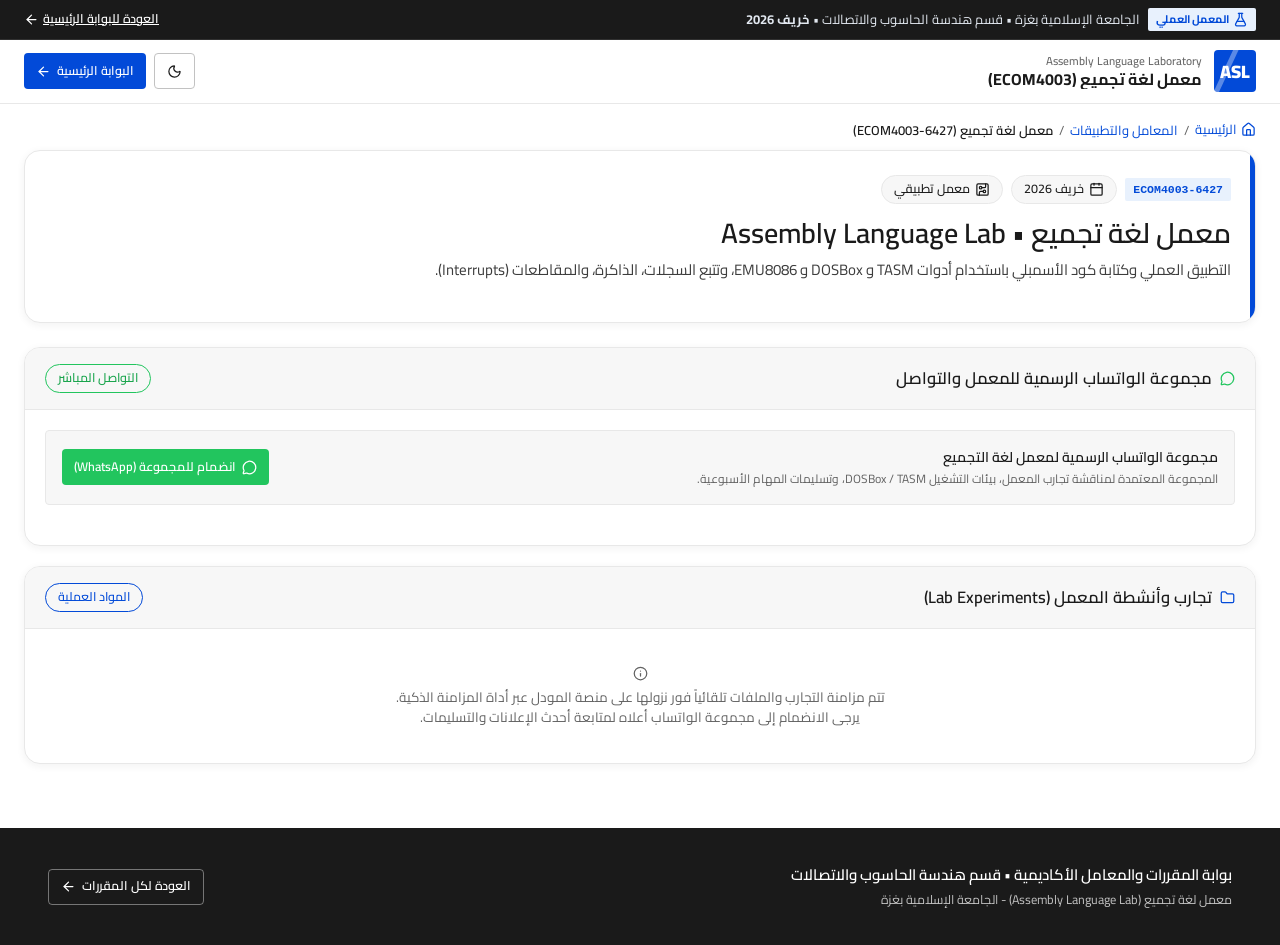
==== course-assembly-lab.html @ f46cbee3 "chore(sync): update course materials, lab pages, and links" ====
<!DOCTYPE html>
<html lang="ar" dir="rtl">
<head>
  <meta charset="UTF-8">
  <meta name="viewport" content="width=device-width, initial-scale=1.0">
  <title>معمل لغة تجميع (ECOM4003-6427) | المعامل والتطبيقات العملية</title>
  <meta name="description" content="الصفحة الرسمية لمعمل تنظيم حاسوب ولغة أسمبلي: برامج TASM و DOSBox و EMU8086، تجارب المعمل، ومجموعة الواتساب.">
  
  <!-- خط Cairo & Inter -->
  <link rel="preconnect" href="https://fonts.googleapis.com">
  <link rel="preconnect" href="https://fonts.gstatic.com">
  <link href="https://fonts.googleapis.com/css2?family=Cairo:wght@400;500;600;700;800&family=Inter:wght@400;500;600;700&display=swap" rel="stylesheet">
  
  <link rel="stylesheet" href="style.css">
</head>
<body>

  <!-- شريط المرافق العلوي (Utility Strip) -->
  <aside class="utility-strip">
    <div class="container utility-strip-container">
      <div class="utility-left-group">
        <span class="utility-badge-coral" style="background-color: var(--color-primary-soft); color: var(--color-primary); border-color: var(--color-primary);">
          <i data-lucide="flask-conical" class="lucide-sm"></i>
          <span>المعمل العملي</span>
        </span>
        <span class="utility-text">الجامعة الإسلامية بغزة • قسم هندسة الحاسوب والاتصالات • <strong>خريف 2026</strong></span>
      </div>
      <div class="utility-right-group">
        <a href="index.html" class="utility-link">
          <span>العودة للبوابة الرئيسية</span>
          <i data-lucide="arrow-left" class="lucide-sm"></i>
        </a>
      </div>
    </div>
  </aside>

  <!-- شريط التنقل العلوي (Top Nav) -->
  <header class="nav-bar-top">
    <div class="container nav-container">
      <a href="index.html" class="nav-brand-lockup">
        <div class="nav-brand-mark" style="background: var(--color-primary);">ASL</div>
        <div class="nav-brand-text">
          <span class="nav-brand-subtitle">Assembly Language Laboratory</span>
          <h1 class="nav-brand-title">معمل لغة تجميع (ECOM4003)</h1>
        </div>
      </a>

      <div class="nav-actions">
        <button id="themeToggleBtn" class="btn btn-outline-ink btn-sm" title="تبديل المظهر">
          <i data-lucide="moon" class="lucide-sm"></i>
        </button>
        <a href="index.html" class="btn btn-primary btn-sm">
          <span>البوابة الرئيسية</span>
          <i data-lucide="arrow-left" class="lucide-sm"></i>
        </a>
      </div>
    </div>
  </header>

  <!-- شريط المسار (Breadcrumbs) -->
  <div class="container">
    <nav class="breadcrumb-nav" aria-label="مسار التنقل">
      <ol class="breadcrumb-list">
        <li><a href="index.html"><i data-lucide="home" class="lucide-sm"></i> الرئيسية</a></li>
        <li>/</li>
        <li><a href="index.html">المعامل والتطبيقات</a></li>
        <li>/</li>
        <li style="color: var(--color-ink); font-weight: 600;">معمل لغة تجميع (ECOM4003-6427)</li>
      </ol>
    </nav>
  </div>

  <!-- البانر التعريفي لمعمل المقرر (Lab Hero Slab) -->
  <section class="container">
    <div class="course-hero-slab">
      <div class="course-hero-meta-row">
        <span class="card-code-badge">ECOM4003-6427</span>
        <span class="stat-pill"><i data-lucide="calendar" class="lucide-sm"></i> خريف 2026</span>
        <span class="stat-pill"><i data-lucide="circuit-board" class="lucide-sm"></i> معمل تطبيقي</span>
      </div>
      <h2 class="course-hero-h1">معمل لغة تجميع • Assembly Language Lab</h2>
      <p class="course-hero-lead">
        التطبيق العملي وكتابة كود الأسمبلي باستخدام أدوات TASM و DOSBox و EMU8086، وتتبع السجلات، الذاكرة، والمقاطعات (Interrupts).
      </p>
    </div>
  </section>

  <!-- المحتوى الرئيسي للمعمل (Moodle Sections Layout) -->
  <main class="container">
    <div class="moodle-sections-wrap">

      <!-- ========================================================
           القسم 1: معلومات التواصل ومجموعة المعمل الرسمية
           ======================================================== -->
      <section class="moodle-section-card">
        <div class="moodle-section-head">
          <h3>
            <i data-lucide="message-circle" class="lucide-sm" style="color: var(--whatsapp-color);"></i>
            <span>مجموعة الواتساب الرسمية للمعمل والتواصل</span>
          </h3>
          <span class="stat-pill" style="border-color: var(--whatsapp-color); color: var(--whatsapp-deep);">التواصل المباشر</span>
        </div>
        <div class="moodle-section-body">
          <div class="whatsapp-channels-grid">
            <div class="whatsapp-box-item" style="grid-column: 1 / -1;">
              <div>
                <h4>مجموعة الواتساب الرسمية لمعمل لغة التجميع</h4>
                <p>المجموعة المعتمدة لمناقشة تجارب المعمل، بيئات التشغيل DOSBox / TASM، وتسليمات المهام الأسبوعية.</p>
              </div>
              <a href="https://chat.whatsapp.com/KSehBCCLCkAElrUYeHKbXp" target="_blank" rel="noopener noreferrer" class="btn btn-whatsapp btn-sm">
                <i data-lucide="message-circle" class="lucide-sm"></i>
                <span>انضمام للمجموعة (WhatsApp)</span>
              </a>
            </div>
          </div>
        </div>
      </section>

      <!-- ========================================================
           القسم 2: تجارب ومواد المعمل
           ======================================================== -->
      <section class="moodle-section-card" id="lab-section">
        <div class="moodle-section-head">
          <h3>
            <i data-lucide="folder" class="lucide-sm" style="color: var(--color-primary);"></i>
            <span>تجارب وأنشطة المعمل (Lab Experiments)</span>
          </h3>
          <span class="stat-pill" style="border-color: var(--color-primary); color: var(--color-primary);">المواد العملية</span>
        </div>
        <div class="moodle-section-body">
          <div class="moodle-files-list">
            <div style="padding: 16px; text-align: center; color: var(--color-graphite); font-size: 13.5px;">
              <i data-lucide="info" class="lucide-sm" style="margin-bottom: 6px; display: inline-block;"></i>
              <p>تتم مزامنة التجارب والملفات تلقائياً فور نزولها على منصة المودل عبر أداة المزامنة الذكية.</p>
              <p>يرجى الانضمام إلى مجموعة الواتساب أعلاه لمتابعة أحدث الإعلانات والتسليمات.</p>
            </div>
          </div>
        </div>
      </section>

    </div>
  </main>

  <!-- نافذة مشغل الفيديو المدمجة -->
  <div id="videoModal" class="modal-overlay" style="display: none;" role="dialog" aria-modal="true">
    <div class="modal-dialog">
      <div class="modal-header">
        <h3 id="videoModalTitle" style="font-size: 16px; font-weight: 600;">مشغل التجربة</h3>
        <button class="btn btn-outline-ink btn-sm" onclick="closeVideoModal()">
          <i data-lucide="x" class="lucide-sm"></i>
        </button>
      </div>
      <div class="modal-body" style="padding: 14px;">
        <div class="video-container-iframe">
          <iframe id="videoIframe" src="" allow="accelerometer; autoplay; clipboard-write; encrypted-media; gyroscope; picture-in-picture" allowfullscreen></iframe>
        </div>
      </div>
      <div class="modal-footer">
        <a id="videoExternalLink" href="#" target="_blank" rel="noopener noreferrer" class="btn btn-outline-ink btn-sm">
          <i data-lucide="external-link" class="lucide-sm"></i>
          <span>فتح في YouTube</span>
        </a>
        <button class="btn btn-primary btn-sm" onclick="closeVideoModal()">إغلاق المشغل</button>
      </div>
    </div>
  </div>

  <!-- عنصر التنبيه Toast -->
  <div id="toastNotification" class="toast-container" style="display: none;">
    <i data-lucide="check-circle" class="lucide-sm" style="color: var(--whatsapp-color);"></i>
    <span id="toastMessage">تم نسخ الرابط بنجاح!</span>
  </div>

  <!-- التذييل الفاخر -->
  <footer class="footer-dark">
    <div class="container footer-container">
      <div class="footer-brand">
        <h4>بوابة المقررات والمعامل الأكاديمية • قسم هندسة الحاسوب والاتصالات</h4>
        <p>معمل لغة تجميع (Assembly Language Lab) - الجامعة الإسلامية بغزة</p>
      </div>
      <div>
        <a href="index.html" class="btn btn-outline btn-sm" style="color: #fff; border-color: rgba(255,255,255,0.4);">
          <span>العودة لكل المقررات</span>
          <i data-lucide="arrow-left" class="lucide-sm"></i>
        </a>
      </div>
    </div>
  </footer>

  <!-- مكتبة Lucide Icons المحلية -->
  <script src="lucide.min.js"></script>
  <script>
    function initTheme() {
      const savedTheme = localStorage.getItem('portal_theme') || 'light';
      const btn = document.getElementById('themeToggleBtn');
      if (savedTheme === 'dark') {
        document.body.classList.add('dark-theme');
        btn.innerHTML = '<i data-lucide="sun" class="lucide-sm"></i>';
      } else {
        document.body.classList.remove('dark-theme');
        btn.innerHTML = '<i data-lucide="moon" class="lucide-sm"></i>';
      }
      btn.addEventListener('click', () => {
        const isDark = document.body.classList.toggle('dark-theme');
        btn.innerHTML = isDark 
          ? '<i data-lucide="sun" class="lucide-sm"></i>' 
          : '<i data-lucide="moon" class="lucide-sm"></i>';
        localStorage.setItem('portal_theme', isDark ? 'dark' : 'light');
        if (window.lucide) lucide.createIcons();
      });
    }

    function playVideo(videoId, title) {
      const modal = document.getElementById('videoModal');
      const iframe = document.getElementById('videoIframe');
      const modalTitle = document.getElementById('videoModalTitle');
      const extLink = document.getElementById('videoExternalLink');

      modalTitle.textContent = title;
      iframe.src = `https://www.youtube.com/embed/${videoId}?autoplay=1`;
      extLink.href = `https://www.youtube.com/watch?v=${videoId}`;
      modal.style.display = 'flex';
      if (window.lucide) lucide.createIcons();
    }

    function closeVideoModal() {
      const modal = document.getElementById('videoModal');
      const iframe = document.getElementById('videoIframe');
      iframe.src = '';
      modal.style.display = 'none';
    }

    function copyFilePath(path) {
      navigator.clipboard.writeText(path).then(() => {
        showToast('تم نسخ المسار بنجاح!');
      });
    }

    function showToast(msg) {
      const toast = document.getElementById('toastNotification');
      document.getElementById('toastMessage').textContent = msg;
      toast.style.display = 'flex';
      if (window.lucide) lucide.createIcons();
      setTimeout(() => { toast.style.display = 'none'; }, 2500);
    }

    window.addEventListener('click', (e) => {
      if (e.target.classList.contains('modal-overlay')) closeVideoModal();
    });
    window.addEventListener('keydown', (e) => {
      if (e.key === 'Escape') closeVideoModal();
    });

    document.addEventListener('DOMContentLoaded', () => {
      initTheme();
      if (window.lucide) lucide.createIcons();
    });
  </script>
</body>
</html>
---- style.css ----
/* ==========================================================================
   HP Design Language System - Academic Course Portal
   Enhanced with Lucide Icons & Pixel-Perfect Mobile Responsiveness
   ========================================================================== */

:root {
  /* Colors - HP System Palette */
  --color-primary: #024ad8;
  --color-primary-bright: #296ef9;
  --color-primary-deep: #0e3191;
  --color-primary-soft: #e8f1fd;
  --color-on-primary: #ffffff;

  --color-ink: #1a1a1a;
  --color-ink-deep: #000000;
  --color-ink-soft: #292929;
  --color-on-ink: #ffffff;

  --color-canvas: #ffffff;
  --color-paper: #ffffff;
  --color-cloud: #f7f7f7;
  --color-fog: #e8e8e8;
  --color-steel: #c2c2c2;
  --color-graphite: #636363;
  --color-charcoal: #3d3d3d;
  --color-hairline: #e8e8e8;
  --color-hairline-strong: #c2c2c2;

  --color-link: #024ad8;
  --color-link-pressed: #0e3191;

  --color-bloom-coral: #ff5050;
  --color-bloom-rose: #f9d4d2;
  --color-bloom-deep: #b3262b;

  --whatsapp-color: #22c55e;
  --whatsapp-deep: #16a34a;

  /* Typography */
  --font-family-base: 'Cairo', 'Inter', system-ui, -apple-system, BlinkMacSystemFont, 'Segoe UI', Roboto, sans-serif;

  /* Rounded Radii Tokens (DESIGN-hp.md) */
  --rounded-none: 0px;
  --rounded-xs: 2px;
  --rounded-sm: 4px;
  --rounded-md: 6px;   /* buttons, text inputs */
  --rounded-lg: 10px;  /* badge pills, sub-cards */
  --rounded-xl: 16px;  /* cards, heroes, containers */
  --rounded-pill: 9999px; /* category tabs, pill filters */

  /* Spacing Tokens */
  --space-xxs: 4px;
  --space-xs: 8px;
  --space-sm: 12px;
  --space-md: 16px;
  --space-lg: 20px;
  --space-xl: 24px;
  --space-xxl: 32px;
  --space-section: 64px;

  /* Elevation & Shadows */
  --shadow-soft-lift: 0 2px 8px rgba(26, 26, 26, 0.06);
  --shadow-floating: 0 8px 24px rgba(26, 26, 26, 0.12);

  /* Transitions */
  --transition-fast: 0.16s ease;
  --transition-normal: 0.24s cubic-bezier(0.4, 0, 0.2, 1);
}

/* Dark Theme Support */
body.dark-theme {
  --color-canvas: #0f131c;
  --color-paper: #161b26;
  --color-cloud: #1a202c;
  --color-fog: #2d3748;
  --color-steel: #4a5568;
  --color-hairline: #2d3748;
  --color-hairline-strong: #4a5568;

  --color-ink: #f7fafc;
  --color-ink-deep: #ffffff;
  --color-ink-soft: #edf2f7;
  --color-on-ink: #0f131c;

  --color-charcoal: #cbd5e0;
  --color-graphite: #a0aec0;

  --shadow-soft-lift: 0 2px 8px rgba(0, 0, 0, 0.35);
  --shadow-floating: 0 8px 24px rgba(0, 0, 0, 0.5);
}

/* Base & Resets */
*, *::before, *::after {
  margin: 0;
  padding: 0;
  box-sizing: border-box;
  -webkit-tap-highlight-color: transparent;
}

html {
  font-size: 16px;
  scroll-behavior: smooth;
}

body {
  font-family: var(--font-family-base);
  background-color: var(--color-canvas);
  color: var(--color-ink);
  line-height: 1.5;
  direction: rtl;
  min-height: 100vh;
  display: flex;
  flex-direction: column;
  overflow-x: hidden;
  transition: background-color var(--transition-normal), color var(--transition-normal);
}

.container {
  width: 100%;
  max-width: 1280px;
  margin: 0 auto;
  padding: 0 var(--space-xl);
}

/* Lucide Icon Standard Styling */
.lucide {
  width: 18px;
  height: 18px;
  stroke-width: 2px;
  vertical-align: middle;
  display: inline-block;
  flex-shrink: 0;
}

.lucide-sm {
  width: 15px;
  height: 15px;
}

.lucide-lg {
  width: 22px;
  height: 22px;
}

/* ==========================================================================
   Utility Strip (36px Top Bar)
   ========================================================================== */
.utility-strip {
  background-color: var(--color-ink);
  color: #ffffff;
  padding: 8px 0;
  font-size: 13px;
  position: relative;
  z-index: 100;
  border-bottom: 1px solid rgba(255, 255, 255, 0.1);
}

.utility-strip-container {
  display: flex;
  align-items: center;
  justify-content: space-between;
  gap: var(--space-md);
  flex-wrap: wrap;
}

.utility-left-group {
  display: flex;
  align-items: center;
  gap: var(--space-xs);
  flex-wrap: wrap;
}

.utility-badge-coral {
  background-color: var(--color-bloom-coral);
  color: #fff;
  padding: 3px 8px;
  border-radius: var(--rounded-xs);
  font-weight: 700;
  font-size: 11px;
  display: inline-flex;
  align-items: center;
  gap: 4px;
}

.utility-text {
  color: #e2e8f0;
  font-size: 13px;
}

.utility-right-group {
  display: flex;
  align-items: center;
  gap: var(--space-sm);
}

.utility-link {
  color: #ffffff;
  text-decoration: underline;
  font-weight: 600;
  font-size: 12.5px;
  display: inline-flex;
  align-items: center;
  gap: 4px;
}

.utility-link:hover {
  color: var(--color-primary-bright);
}

/* ==========================================================================
   Top Navigation Bar (64px)
   ========================================================================== */
.nav-bar-top {
  background-color: var(--color-canvas);
  min-height: 64px;
  border-bottom: 1px solid var(--color-hairline);
  display: flex;
  align-items: center;
  position: sticky;
  top: 0;
  z-index: 95;
  transition: background-color var(--transition-normal), border-color var(--transition-normal);
}

.nav-container {
  display: flex;
  align-items: center;
  justify-content: space-between;
  gap: var(--space-md);
  width: 100%;
}

.nav-brand-lockup {
  display: flex;
  align-items: center;
  gap: var(--space-sm);
  text-decoration: none;
  min-width: 0;
}

.nav-brand-mark {
  width: 42px;
  height: 42px;
  background-color: var(--color-primary);
  color: #ffffff;
  display: flex;
  align-items: center;
  justify-content: center;
  font-weight: 900;
  font-size: 18px;
  border-radius: var(--rounded-sm);
  position: relative;
  overflow: hidden;
  flex-shrink: 0;
}

.nav-brand-mark::before {
  content: '';
  position: absolute;
  top: -10px;
  left: 10px;
  width: 5px;
  height: 60px;
  background-color: rgba(255, 255, 255, 0.35);
  transform: rotate(25deg);
}

.nav-brand-text {
  display: flex;
  flex-direction: column;
  min-width: 0;
}

.nav-brand-subtitle {
  font-size: 11.5px;
  font-weight: 500;
  color: var(--color-graphite);
  white-space: nowrap;
  overflow: hidden;
  text-overflow: ellipsis;
}

.nav-brand-title {
  font-size: 16px;
  font-weight: 700;
  color: var(--color-ink);
  line-height: 1.2;
  white-space: nowrap;
  overflow: hidden;
  text-overflow: ellipsis;
}

.nav-actions {
  display: flex;
  align-items: center;
  gap: var(--space-xs);
  flex-shrink: 0;
}

/* ==========================================================================
   Buttons (DESIGN-hp.md Specifications)
   - Height: 42-44px
   - Radius: 4-6px (rounded.md)
   - Font: weight 600, uppercase/prominent
   ========================================================================== */
.btn {
  display: inline-flex;
  align-items: center;
  justify-content: center;
  gap: 8px;
  height: 42px;
  padding: 0 var(--space-md);
  border-radius: var(--rounded-sm);
  font-family: inherit;
  font-size: 13.5px;
  font-weight: 600;
  text-decoration: none;
  cursor: pointer;
  border: none;
  transition: all var(--transition-fast);
  white-space: nowrap;
  user-select: none;
}

.btn-primary {
  background-color: var(--color-primary);
  color: var(--color-on-primary);
}

.btn-primary:hover {
  background-color: var(--color-primary-bright);
}

.btn-primary:active {
  background-color: var(--color-primary-deep);
}

.btn-ink {
  background-color: var(--color-ink);
  color: var(--color-on-primary);
}

.btn-ink:hover {
  background-color: var(--color-ink-soft);
}

.btn-outline {
  background-color: transparent;
  color: var(--color-primary);
  border: 1px solid var(--color-primary);
}

.btn-outline:hover {
  background-color: var(--color-primary-soft);
  color: var(--color-primary-deep);
}

.btn-outline-ink {
  background-color: transparent;
  color: var(--color-ink);
  border: 1px solid var(--color-hairline-strong);
}

.btn-outline-ink:hover {
  background-color: var(--color-cloud);
  border-color: var(--color-ink);
}

.btn-sm {
  height: 36px;
  padding: 0 12px;
  font-size: 12.5px;
  gap: 6px;
}

.btn-whatsapp {
  background-color: var(--whatsapp-color);
  color: #ffffff;
}

.btn-whatsapp:hover {
  background-color: var(--whatsapp-deep);
}

/* ==========================================================================
   Hero Banner & Chevron Decoration (Signature Gesture)
   ========================================================================== */
.hero-promo-section {
  padding: var(--space-xl) 0;
  background-color: var(--color-cloud);
  border-bottom: 1px solid var(--color-hairline);
}

.hero-promo-card {
  background-color: var(--color-paper);
  border-radius: var(--rounded-xl);
  padding: var(--space-xl);
  box-shadow: var(--shadow-soft-lift);
  border: 1px solid var(--color-hairline);
  position: relative;
  overflow: hidden;
  display: flex;
  align-items: center;
  justify-content: space-between;
  gap: var(--space-xl);
}

.hero-promo-card::before {
  content: '';
  position: absolute;
  top: -20px;
  left: -35px;
  width: 50px;
  height: 150%;
  background-color: var(--color-primary);
  transform: skewX(-25deg);
  opacity: 0.9;
  z-index: 1;
}

.hero-promo-card::after {
  content: '';
  position: absolute;
  top: -20px;
  left: 25px;
  width: 14px;
  height: 150%;
  background-color: var(--color-primary-soft);
  transform: skewX(-25deg);
  opacity: 0.7;
  z-index: 1;
}

.hero-copy-block {
  max-width: 650px;
  position: relative;
  z-index: 2;
}

.hero-eyebrow {
  display: inline-flex;
  align-items: center;
  gap: 6px;
  font-size: 12px;
  font-weight: 700;
  text-transform: uppercase;
  color: var(--color-primary);
  letter-spacing: 0.5px;
  margin-bottom: var(--space-xs);
}

.hero-headline {
  font-size: 32px;
  font-weight: 600;
  line-height: 1.2;
  color: var(--color-ink);
  margin-bottom: var(--space-xs);
}

.hero-subparagraph {
  font-size: 15px;
  color: var(--color-charcoal);
  margin-bottom: var(--space-md);
  line-height: 1.6;
}

.hero-cta-group {
  display: flex;
  align-items: center;
  gap: var(--space-xs);
  flex-wrap: wrap;
}

.hero-stats-row {
  display: flex;
  gap: var(--space-xs);
  flex-wrap: wrap;
  position: relative;
  z-index: 2;
}

.hero-stat-card {
  background-color: var(--color-cloud);
  border: 1px solid var(--color-hairline);
  border-radius: var(--rounded-md);
  padding: 12px 16px;
  text-align: center;
  min-width: 85px;
}

.hero-stat-num {
  font-size: 22px;
  font-weight: 700;
  color: var(--color-primary);
  line-height: 1.1;
}

.hero-stat-label {
  font-size: 11.5px;
  color: var(--color-graphite);
}

/* ==========================================================================
   Filter Controls (Search & Category Tabs)
   ========================================================================== */
.filter-controls-section {
  padding: var(--space-lg) 0;
  background-color: var(--color-canvas);
}

.search-input-wrap {
  position: relative;
  display: flex;
  align-items: center;
  max-width: 580px;
  margin-bottom: var(--space-md);
}

.search-input-wrap input {
  width: 100%;
  height: 42px;
  background-color: var(--color-canvas);
  border: 1px solid var(--color-steel);
  border-radius: var(--rounded-sm);
  padding: 0 var(--space-md) 0 42px;
  font-family: inherit;
  font-size: 14.5px;
  color: var(--color-ink);
  outline: none;
  transition: border-color var(--transition-fast);
}

.search-input-wrap input:focus {
  border-color: var(--color-ink);
}

.search-icon-symbol {
  position: absolute;
  left: 14px;
  color: var(--color-graphite);
  pointer-events: none;
  display: flex;
  align-items: center;
}

.category-tabs-row {
  display: flex;
  align-items: center;
  gap: var(--space-xs);
  overflow-x: auto;
  padding-bottom: 6px;
  -webkit-overflow-scrolling: touch;
  scrollbar-width: none;
}

.category-tabs-row::-webkit-scrollbar {
  display: none;
}

.category-tab {
  background-color: var(--color-canvas);
  color: var(--color-ink);
  border: 1px solid var(--color-hairline);
  padding: 7px 16px;
  border-radius: var(--rounded-pill);
  font-family: inherit;
  font-size: 13.5px;
  font-weight: 500;
  cursor: pointer;
  white-space: nowrap;
  display: inline-flex;
  align-items: center;
  gap: 6px;
  transition: all var(--transition-fast);
}

.category-tab:hover {
  border-color: var(--color-steel);
  background-color: var(--color-cloud);
}

.category-tab.active {
  background-color: var(--color-ink);
  color: var(--color-on-primary);
  border-color: var(--color-ink);
}

/* ==========================================================================
   Course Catalog Cards
   ========================================================================== */
.catalog-section {
  padding: var(--space-lg) 0 var(--space-section);
  background-color: var(--color-cloud);
  flex: 1;
}

.catalog-header-row {
  display: flex;
  align-items: center;
  justify-content: space-between;
  margin-bottom: var(--space-lg);
}

.catalog-title {
  font-size: 22px;
  font-weight: 600;
  color: var(--color-ink);
}

.catalog-count-badge {
  font-size: 12.5px;
  color: var(--color-graphite);
  background: var(--color-paper);
  padding: 4px 10px;
  border-radius: var(--rounded-pill);
  border: 1px solid var(--color-hairline);
}

.courses-grid {
  display: grid;
  grid-template-columns: repeat(auto-fill, minmax(320px, 1fr));
  gap: var(--space-lg);
}

.course-card {
  background-color: var(--color-paper);
  border: 1px solid var(--color-hairline);
  border-radius: var(--rounded-xl);
  padding: var(--space-lg);
  box-shadow: var(--shadow-soft-lift);
  display: flex;
  flex-direction: column;
  justify-content: space-between;
  transition: transform var(--transition-fast), box-shadow var(--transition-fast), border-color var(--transition-fast);
}

.course-card:hover {
  transform: translateY(-2px);
  border-color: var(--color-steel);
  box-shadow: var(--shadow-floating);
}

.card-top-row {
  display: flex;
  align-items: center;
  justify-content: space-between;
  margin-bottom: var(--space-sm);
}

.card-code-badge {
  font-family: monospace;
  font-size: 11.5px;
  font-weight: 700;
  color: var(--color-primary);
  background-color: var(--color-primary-soft);
  padding: 3px 8px;
  border-radius: var(--rounded-xs);
}

.card-icon-square {
  width: 36px;
  height: 36px;
  border-radius: var(--rounded-sm);
  background-color: var(--color-cloud);
  border: 1px solid var(--color-hairline);
  display: flex;
  align-items: center;
  justify-content: center;
  color: var(--color-primary);
}

.card-title {
  font-size: 19px;
  font-weight: 600;
  color: var(--color-ink);
  margin-bottom: 2px;
}

.card-title a {
  color: inherit;
  text-decoration: none;
}

.card-title a:hover {
  color: var(--color-primary);
}

.card-eng-subtitle {
  font-size: 12.5px;
  color: var(--color-graphite);
  margin-bottom: var(--space-sm);
  display: block;
}

.card-description {
  font-size: 13.5px;
  color: var(--color-charcoal);
  line-height: 1.55;
  margin-bottom: var(--space-md);
  flex: 1;
}

.card-assignment-tag {
  background-color: rgba(255, 80, 80, 0.08);
  border: 1px solid rgba(255, 80, 80, 0.3);
  color: var(--color-bloom-deep);
  padding: 6px 10px;
  border-radius: var(--rounded-xs);
  font-size: 12px;
  font-weight: 600;
  display: flex;
  align-items: center;
  gap: 6px;
  margin-bottom: var(--space-sm);
}

.card-quick-links-wrap {
  display: flex;
  gap: 6px;
  flex-wrap: wrap;
  margin-bottom: var(--space-md);
  padding-top: var(--space-xs);
  border-top: 1px solid var(--color-hairline);
}

.card-social-chip {
  font-size: 11.5px;
  font-weight: 600;
  padding: 4px 10px;
  border-radius: var(--rounded-pill);
  text-decoration: none;
  display: inline-flex;
  align-items: center;
  gap: 5px;
}

.chip-whatsapp {
  background-color: rgba(34, 197, 94, 0.1);
  color: var(--whatsapp-deep);
  border: 1px solid rgba(34, 197, 94, 0.25);
}

.chip-whatsapp:hover {
  background-color: var(--whatsapp-color);
  color: #fff;
}

.chip-telegram {
  background-color: rgba(2, 132, 199, 0.1);
  color: #0284c7;
  border: 1px solid rgba(2, 132, 199, 0.25);
}

.card-footer-action {
  margin-top: auto;
}

.card-footer-action .btn {
  width: 100%;
}

/* ==========================================================================
   Dedicated Course Page (course-*.html) Layout
   ========================================================================== */
.breadcrumb-nav {
  padding: var(--space-md) 0 var(--space-xs);
  font-size: 13px;
  color: var(--color-graphite);
}

.breadcrumb-list {
  display: flex;
  align-items: center;
  gap: 6px;
  list-style: none;
  flex-wrap: wrap;
}

.breadcrumb-list a {
  color: var(--color-primary);
  text-decoration: none;
  display: inline-flex;
  align-items: center;
  gap: 4px;
}

.breadcrumb-list a:hover {
  text-decoration: underline;
}

.course-hero-slab {
  background-color: var(--color-paper);
  border: 1px solid var(--color-hairline);
  border-radius: var(--rounded-xl);
  padding: var(--space-xl);
  box-shadow: var(--shadow-soft-lift);
  margin-bottom: var(--space-xl);
  position: relative;
  overflow: hidden;
}

.course-hero-slab::before {
  content: '';
  position: absolute;
  top: 0;
  right: 0;
  width: 5px;
  height: 100%;
  background-color: var(--color-primary);
}

.course-hero-meta-row {
  display: flex;
  align-items: center;
  gap: var(--space-xs);
  margin-bottom: var(--space-xs);
  flex-wrap: wrap;
}

.course-hero-h1 {
  font-size: 28px;
  font-weight: 600;
  color: var(--color-ink);
  margin-bottom: var(--space-xxs);
}

.course-hero-lead {
  font-size: 15px;
  color: var(--color-charcoal);
  margin-bottom: var(--space-md);
  max-width: 850px;
  line-height: 1.6;
}

.course-stats-pills {
  display: flex;
  gap: 6px;
  flex-wrap: wrap;
}

.stat-pill {
  background-color: var(--color-cloud);
  border: 1px solid var(--color-hairline);
  padding: 4px 12px;
  border-radius: var(--rounded-pill);
  font-size: 12.5px;
  font-weight: 500;
  color: var(--color-ink);
  display: inline-flex;
  align-items: center;
  gap: 5px;
}

/* Sections List (Moodle Sections in HP Clean Layout) */
.moodle-sections-wrap {
  display: flex;
  flex-direction: column;
  gap: var(--space-lg);
  margin-bottom: var(--space-section);
}

.moodle-section-card {
  background-color: var(--color-paper);
  border: 1px solid var(--color-hairline);
  border-radius: var(--rounded-xl);
  box-shadow: var(--shadow-soft-lift);
  overflow: hidden;
}

.moodle-section-head {
  padding: var(--space-md) var(--space-lg);
  background-color: var(--color-cloud);
  border-bottom: 1px solid var(--color-hairline);
  display: flex;
  align-items: center;
  justify-content: space-between;
  gap: var(--space-sm);
  flex-wrap: wrap;
}

.moodle-section-head h3 {
  font-size: 16.5px;
  font-weight: 600;
  color: var(--color-ink);
  display: flex;
  align-items: center;
  gap: 8px;
}

.moodle-section-body {
  padding: var(--space-lg);
}

/* WhatsApp Channels Box */
.whatsapp-channels-grid {
  display: grid;
  grid-template-columns: repeat(auto-fit, minmax(260px, 1fr));
  gap: var(--space-sm);
  margin-bottom: var(--space-lg);
}

.whatsapp-box-item {
  background-color: var(--color-cloud);
  border: 1px solid var(--color-hairline);
  border-radius: var(--rounded-sm);
  padding: var(--space-md);
  display: flex;
  align-items: center;
  justify-content: space-between;
  gap: var(--space-sm);
}

.whatsapp-box-item h4 {
  font-size: 14px;
  font-weight: 600;
  color: var(--color-ink);
  margin-bottom: 2px;
}

.whatsapp-box-item p {
  font-size: 12px;
  color: var(--color-graphite);
}

/* Moodle File Row Layout */
.moodle-files-list {
  display: flex;
  flex-direction: column;
  gap: 10px;
}

.moodle-file-row {
  display: flex;
  align-items: center;
  justify-content: space-between;
  gap: var(--space-md);
  padding: 14px 16px;
  background-color: var(--color-paper);
  border: 1px solid var(--color-hairline);
  border-radius: var(--rounded-sm);
  transition: all var(--transition-fast);
}

.moodle-file-row:hover {
  background-color: var(--color-cloud);
  border-color: var(--color-steel);
}

.file-row-left {
  display: flex;
  align-items: center;
  gap: var(--space-md);
  flex: 1;
  min-width: 0;
}

.file-type-square {
  width: 40px;
  height: 40px;
  border-radius: var(--rounded-sm);
  display: flex;
  align-items: center;
  justify-content: center;
  flex-shrink: 0;
  background-color: var(--color-cloud);
  border: 1px solid var(--color-hairline);
  color: var(--color-primary);
}

.file-meta-text {
  display: flex;
  flex-direction: column;
  min-width: 0;
}

.file-name-heading {
  font-size: 14.5px;
  font-weight: 600;
  color: var(--color-ink);
  white-space: nowrap;
  overflow: hidden;
  text-overflow: ellipsis;
}

.file-subinfo {
  font-size: 12px;
  color: var(--color-graphite);
  white-space: nowrap;
  overflow: hidden;
  text-overflow: ellipsis;
}

.file-row-actions {
  display: flex;
  align-items: center;
  gap: 6px;
  flex-shrink: 0;
}

/* Modal Overlay */
.modal-overlay {
  position: fixed;
  inset: 0;
  background-color: rgba(26, 26, 26, 0.75);
  backdrop-filter: blur(4px);
  z-index: 1000;
  display: flex;
  align-items: center;
  justify-content: center;
  padding: var(--space-md);
}

.modal-dialog {
  background-color: var(--color-paper);
  border-radius: var(--rounded-xl);
  border: 1px solid var(--color-hairline);
  box-shadow: var(--shadow-floating);
  width: 100%;
  max-width: 760px;
  max-height: 90vh;
  display: flex;
  flex-direction: column;
  overflow: hidden;
}

.modal-header {
  padding: 14px 20px;
  border-bottom: 1px solid var(--color-hairline);
  display: flex;
  align-items: center;
  justify-content: space-between;
}

.modal-body {
  padding: 20px;
  overflow-y: auto;
}

.modal-footer {
  padding: 12px 20px;
  border-top: 1px solid var(--color-hairline);
  background-color: var(--color-cloud);
  display: flex;
  align-items: center;
  justify-content: flex-end;
  gap: var(--space-xs);
}

.video-container-iframe {
  position: relative;
  padding-bottom: 56.25%;
  height: 0;
  overflow: hidden;
  border-radius: var(--rounded-sm);
  background: #000;
}

.video-container-iframe iframe {
  position: absolute;
  top: 0;
  left: 0;
  width: 100%;
  height: 100%;
  border: 0;
}

/* Toast */
.toast-container {
  position: fixed;
  bottom: var(--space-lg);
  left: 50%;
  transform: translateX(-50%);
  background-color: var(--color-ink);
  color: #fff;
  padding: 10px 18px;
  border-radius: var(--rounded-sm);
  font-size: 13.5px;
  font-weight: 500;
  box-shadow: var(--shadow-floating);
  z-index: 2000;
  display: flex;
  align-items: center;
  gap: 8px;
}

/* Footer Dark */
.footer-dark {
  background-color: var(--color-ink);
  color: #ffffff;
  padding: 36px var(--space-xl);
  margin-top: auto;
}

.footer-container {
  display: flex;
  align-items: center;
  justify-content: space-between;
  gap: var(--space-md);
  flex-wrap: wrap;
}

.footer-brand h4 {
  font-size: 15px;
  font-weight: 600;
  margin-bottom: 4px;
}

.footer-brand p {
  font-size: 12.5px;
  color: var(--color-steel);
}

/* ==========================================================================
   PIXEL-PERFECT MOBILE RESPONSIVE OPTIMIZATIONS (< 640px)
   Engineered for seamless smartphone viewing with zero clutter or clipping
   ========================================================================== */
@media (max-width: 640px) {
  .container {
    padding: 0 12px;
  }

  /* 1. Utility Strip: sleek single-line notification bar */
  .utility-strip {
    padding: 6px 0;
    font-size: 11.5px;
  }

  .utility-strip-container {
    flex-direction: row;
    align-items: center;
    justify-content: space-between;
    gap: 8px;
    flex-wrap: nowrap;
  }

  .utility-left-group {
    flex: 1;
    min-width: 0;
    display: flex;
    align-items: center;
    gap: 6px;
    overflow: hidden;
  }

  .utility-badge-coral {
    padding: 2px 6px;
    font-size: 10px;
    flex-shrink: 0;
  }

  .utility-text {
    font-size: 11px;
    white-space: nowrap;
    overflow: hidden;
    text-overflow: ellipsis;
    line-height: 1.2;
  }

  .utility-right-group {
    flex-shrink: 0;
    display: flex;
    align-items: center;
    gap: 6px;
  }

  .utility-link {
    font-size: 11px;
    white-space: nowrap;
  }

  .utility-link span {
    display: none; /* Show only arrow on small phone */
  }

  /* 2. Top Nav Bar: compact branding & square icon actions */
  .nav-bar-top {
    min-height: 56px;
  }

  .nav-container {
    gap: 8px;
  }

  .nav-brand-lockup {
    min-width: 0;
    gap: 8px;
  }

  .nav-brand-mark {
    width: 36px;
    height: 36px;
    font-size: 15px;
    flex-shrink: 0;
  }

  .nav-brand-subtitle {
    display: none;
  }

  .nav-brand-title {
    font-size: 13.5px;
    font-weight: 700;
    white-space: nowrap;
    overflow: hidden;
    text-overflow: ellipsis;
  }

  .nav-actions {
    gap: 6px;
    flex-shrink: 0;
  }

  /* Turn nav utility buttons into square icon-only buttons on mobile */
  .nav-actions .btn-sm {
    width: 36px;
    height: 36px;
    padding: 0;
    display: inline-flex;
    align-items: center;
    justify-content: center;
    border-radius: var(--rounded-sm);
  }

  .nav-actions .btn-sm span {
    display: none; /* Hide label, keep Lucide icon */
  }

  /* Back to main portal button on course pages */
  .nav-actions a.btn-primary.btn-sm {
    width: auto;
    padding: 0 10px;
    gap: 5px;
  }

  .nav-actions a.btn-primary.btn-sm span {
    display: inline;
    font-size: 11.5px;
  }

  /* 3. Hero Promo Card: compact & modern */
  .hero-promo-section {
    padding: 12px 0;
  }

  .hero-promo-card {
    padding: 14px;
    flex-direction: column;
    align-items: stretch;
    gap: 12px;
    border-radius: var(--rounded-lg);
  }

  .hero-promo-card::before,
  .hero-promo-card::after {
    display: none; /* Hide decorative chevrons on mobile to maximize content space */
  }

  .hero-eyebrow {
    font-size: 11px;
    margin-bottom: 4px;
  }

  .hero-headline {
    font-size: 20px;
    font-weight: 700;
    line-height: 1.25;
    margin-bottom: 6px;
  }

  .hero-subparagraph {
    font-size: 12.5px;
    line-height: 1.5;
    margin-bottom: 10px;
  }

  /* 2-column grid for primary course links, search spans across */
  .hero-cta-group {
    display: grid;
    grid-template-columns: 1fr 1fr;
    gap: 8px;
    width: 100%;
  }

  .hero-cta-group .btn {
    width: 100%;
    height: 38px;
    font-size: 12px;
    padding: 0 8px;
    justify-content: center;
  }

  .hero-cta-group button.btn-outline-ink {
    height: 38px;
  }

  .hero-stats-row {
    display: grid;
    grid-template-columns: repeat(3, 1fr);
    gap: 6px;
    width: 100%;
    margin-top: 4px;
  }

  .hero-stat-card {
    min-width: 0;
    padding: 8px 4px;
    border-radius: var(--rounded-sm);
  }

  .hero-stat-num {
    font-size: 18px;
  }

  .hero-stat-label {
    font-size: 10.5px;
  }

  /* 4. Filter Controls & Tabs */
  .filter-controls-section {
    padding: 12px 0 6px;
  }

  .search-input-wrap {
    max-width: 100%;
    margin-bottom: 10px;
  }

  .search-input-wrap input {
    height: 40px;
    font-size: 13.5px;
    padding: 0 12px 0 36px;
  }

  .category-tabs-row {
    gap: 6px;
    padding: 2px 2px 6px 2px;
    -webkit-overflow-scrolling: touch;
  }

  .category-tab {
    padding: 0 12px;
    height: 34px;
    font-size: 12px;
    flex-shrink: 0;
  }

  /* 5. Course Cards */
  .catalog-section {
    padding: 12px 0 24px;
  }

  .catalog-header-row {
    margin-bottom: 10px;
  }

  .catalog-title {
    font-size: 18px;
  }

  .courses-grid {
    grid-template-columns: 1fr;
    gap: 12px;
  }

  .course-card {
    padding: 14px;
    border-radius: var(--rounded-lg);
  }

  .card-top-row {
    margin-bottom: 8px;
  }

  .card-title {
    font-size: 17px;
  }

  .card-description {
    font-size: 12.5px;
    line-height: 1.5;
    margin-bottom: 10px;
  }

  .card-assignment-tag {
    font-size: 11.5px;
    padding: 5px 8px;
    margin-bottom: 8px;
  }

  /* WhatsApp chips side by side in neat 2-column symmetry */
  .card-quick-links-wrap {
    display: grid;
    grid-template-columns: 1fr 1fr;
    gap: 6px;
    margin-bottom: 12px;
    padding-top: 8px;
  }

  .card-social-chip {
    font-size: 11px;
    padding: 6px 8px;
    justify-content: center;
    text-align: center;
    white-space: nowrap;
  }

  .card-footer-action .btn {
    height: 40px;
    font-size: 12.5px;
  }

  /* 6. Course Dedicated Page (course-*.html) */
  .breadcrumb-nav {
    font-size: 11.5px;
    padding: 8px 0 6px;
  }

  .course-hero-slab {
    padding: 14px;
    margin-bottom: 12px;
    border-radius: var(--rounded-lg);
  }

  .course-hero-h1 {
    font-size: 20px;
    line-height: 1.25;
    margin: 4px 0 6px;
  }

  .course-hero-lead {
    font-size: 12.5px;
    line-height: 1.55;
    margin-bottom: 10px;
  }

  .course-stats-pills {
    display: flex;
    gap: 5px;
    flex-wrap: wrap;
  }

  .stat-pill {
    font-size: 11px;
    padding: 3px 8px;
    border-radius: var(--rounded-pill);
  }

  .moodle-sections-wrap {
    gap: 12px;
    margin-bottom: 28px;
  }

  .moodle-section-card {
    border-radius: var(--rounded-lg);
  }

  .moodle-section-head {
    padding: 10px 12px;
  }

  .moodle-section-head h3 {
    font-size: 14px;
  }

  .moodle-section-body {
    padding: 12px;
  }

  /* WhatsApp channels: sleek horizontal items */
  .whatsapp-channels-grid {
    grid-template-columns: 1fr;
    gap: 8px;
    margin-bottom: 12px;
  }

  .whatsapp-box-item {
    flex-direction: row;
    align-items: center;
    justify-content: space-between;
    padding: 10px 12px;
    border-radius: var(--rounded-sm);
    gap: 8px;
  }

  .whatsapp-box-item h4 {
    font-size: 12.5px;
    margin-bottom: 1px;
  }

  .whatsapp-box-item p {
    font-size: 10.5px;
  }

  .whatsapp-box-item .btn-whatsapp {
    width: auto;
    flex-shrink: 0;
    height: 32px;
    padding: 0 10px;
    font-size: 11.5px;
  }

  /* 7. Moodle File Row: STACKED CARD WITH PERFECT BUTTON ROW */
  .moodle-files-list {
    gap: 8px;
  }

  .moodle-file-row {
    flex-direction: column;
    align-items: stretch;
    padding: 10px 12px;
    gap: 8px;
    border-radius: var(--rounded-md);
  }

  .file-row-left {
    width: 100%;
    display: flex;
    align-items: center;
    gap: 10px;
  }

  .file-type-square {
    width: 36px;
    height: 36px;
    border-radius: var(--rounded-sm);
    flex-shrink: 0;
  }

  .file-type-square .lucide {
    width: 18px;
    height: 18px;
  }

  .file-meta-text {
    flex: 1;
    min-width: 0;
  }

  .file-name-heading {
    font-size: 13.5px;
    font-weight: 600;
    line-height: 1.35;
    white-space: normal;
    word-break: break-word;
    margin-bottom: 1px;
  }

  .file-subinfo {
    font-size: 11px;
    white-space: normal;
    line-height: 1.3;
  }

  /* Action buttons row: primary takes width, copy is a clean square */
  .file-row-actions {
    width: 100%;
    display: flex;
    align-items: center;
    gap: 6px;
  }

  .file-row-actions .btn-primary,
  .file-row-actions .btn:first-child:not(.btn-copy) {
    flex: 1;
    min-width: 0;
    height: 36px;
    font-size: 11.5px;
    padding: 0 8px;
    justify-content: center;
  }

  .file-row-actions .btn-outline,
  .file-row-actions .btn-outline-ink:not(.btn-copy) {
    flex: 0 0 auto;
    height: 36px;
    font-size: 11.5px;
    padding: 0 8px;
    justify-content: center;
  }

  .file-row-actions .btn-copy,
  .file-row-actions button[title*="نسخ"] {
    flex: 0 0 36px;
    width: 36px;
    height: 36px;
    padding: 0;
    display: inline-flex;
    align-items: center;
    justify-content: center;
    border-radius: var(--rounded-sm);
  }

  /* Modals on mobile */
  .modal-overlay {
    padding: 10px;
  }

  .modal-dialog {
    border-radius: var(--rounded-lg);
    max-height: 88vh;
  }

  .modal-header {
    padding: 10px 14px;
  }

  .modal-body {
    padding: 12px;
  }

  .modal-footer {
    padding: 10px 14px;
    flex-direction: column-reverse;
    gap: 6px;
  }

  .modal-footer .btn {
    width: 100%;
    height: 38px;
  }

  /* Footer on mobile */
  .footer-dark {
    padding: 20px 12px;
  }

  .footer-container {
    flex-direction: column;
    align-items: flex-start;
    gap: 8px;
  }

  .footer-brand h4 {
    font-size: 13.5px;
  }

  .footer-brand p {
    font-size: 11px;
  }
}

/* Extra small devices (<= 380px) */
@media (max-width: 380px) {
  .nav-brand-title {
    font-size: 12.5px;
  }

  .hero-headline {
    font-size: 18px;
  }

  .course-hero-h1 {
    font-size: 18px;
  }

  .card-quick-links-wrap {
    grid-template-columns: 1fr;
  }

  .file-row-actions .btn {
    font-size: 11px;
    padding: 0 5px;
  }
}
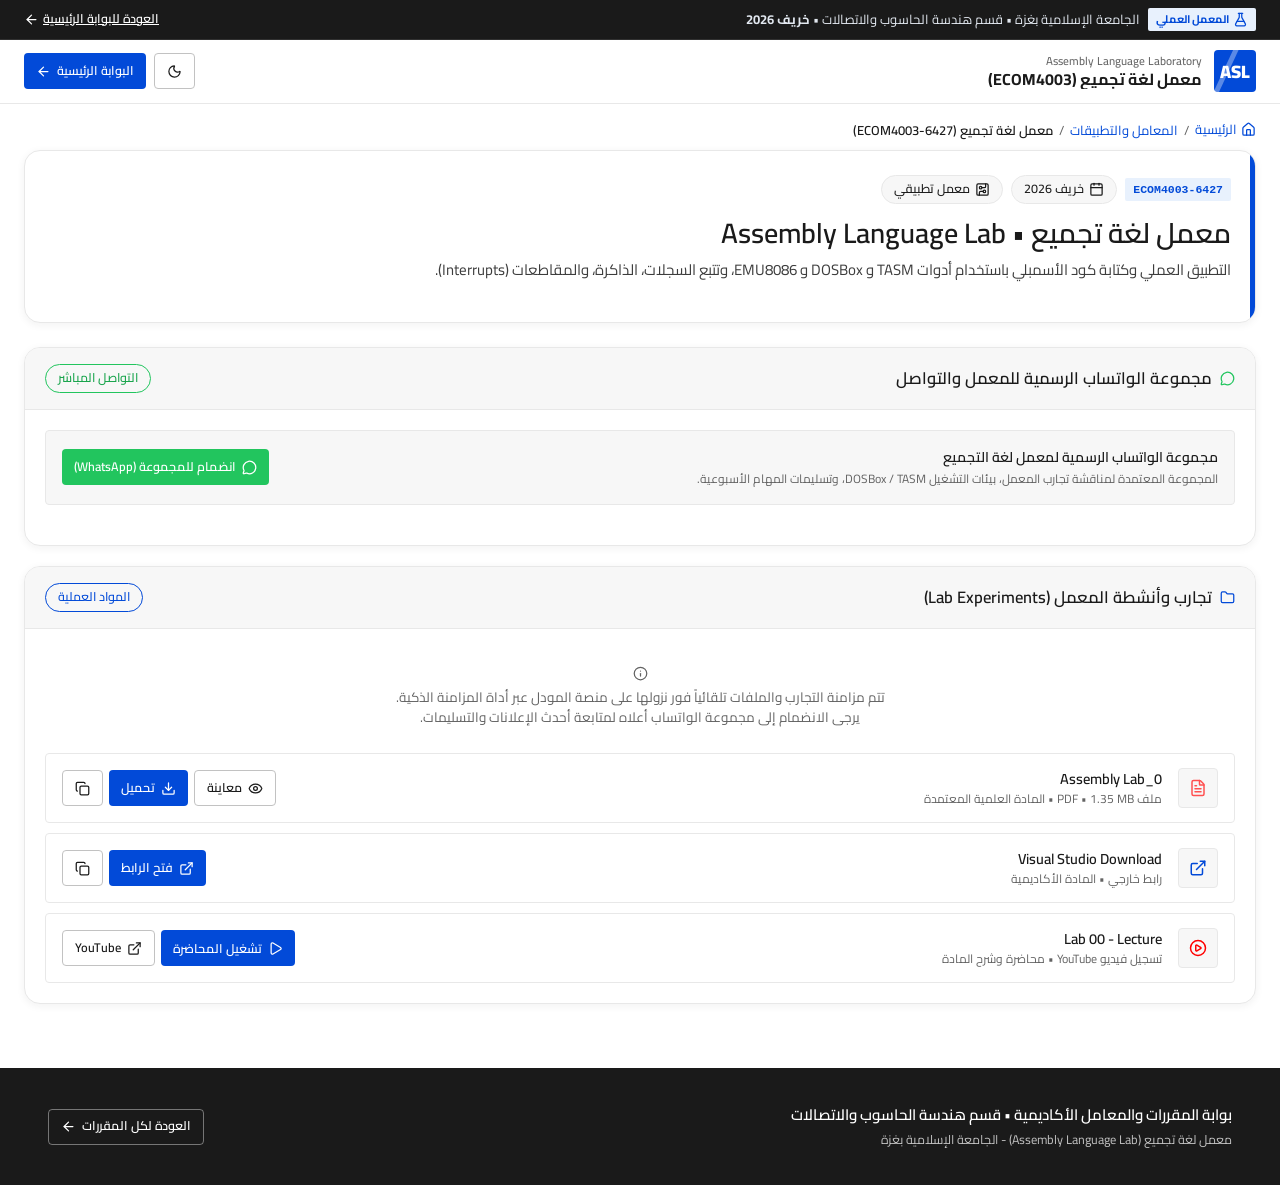
==== commit 931055d8: "feat(moodle-sync): sync 3 new materials for لغة تجميع (عملي) (Assembly Lab_0.pdf, Visual Studio Down" ====
--- a/course-assembly-lab.html
+++ b/course-assembly-lab.html
@@ -133,6 +133,77 @@
               <i data-lucide="info" class="lucide-sm" style="margin-bottom: 6px; display: inline-block;"></i>
               <p>تتم مزامنة التجارب والملفات تلقائياً فور نزولها على منصة المودل عبر أداة المزامنة الذكية.</p>
               <p>يرجى الانضمام إلى مجموعة الواتساب أعلاه لمتابعة أحدث الإعلانات والتسليمات.</p>
+            </div>
+          
+            <!-- Assembly Lab_0.pdf -->
+            <div class="moodle-file-row">
+              <div class="file-row-left">
+                <div class="file-type-square" style="color: var(--color-bloom-coral);">
+                  <i data-lucide="file-text"></i>
+                </div>
+                <div class="file-meta-text">
+                  <div class="file-name-heading">Assembly Lab_0</div>
+                  <span class="file-subinfo">ملف PDF • 1.35 MB • المادة العلمية المعتمدة</span>
+                </div>
+              </div>
+              <div class="file-row-actions">
+                <a href="Assembly/Assembly Lab_0.pdf" target="_blank" class="btn btn-outline-ink btn-sm">
+                  <i data-lucide="eye" class="lucide-sm"></i>
+                  <span>معاينة</span>
+                </a>
+                <a href="Assembly/Assembly Lab_0.pdf" download class="btn btn-primary btn-sm">
+                  <i data-lucide="download" class="lucide-sm"></i>
+                  <span>تحميل</span>
+                </a>
+                <button class="btn btn-outline-ink btn-sm btn-copy" onclick="copyFilePath('Assembly/Assembly Lab_0.pdf')" title="نسخ المسار">
+                  <i data-lucide="copy" class="lucide-sm"></i>
+                </button>
+              </div>
+            </div>
+          
+            <!-- Visual Studio Download -->
+            <div class="moodle-file-row">
+              <div class="file-row-left">
+                <div class="file-type-square" style="color: var(--color-primary);">
+                  <i data-lucide="external-link"></i>
+                </div>
+                <div class="file-meta-text">
+                  <div class="file-name-heading">Visual Studio Download</div>
+                  <span class="file-subinfo">رابط خارجي • المادة الأكاديمية</span>
+                </div>
+              </div>
+              <div class="file-row-actions">
+                <a href="https://visualstudio.microsoft.com/" target="_blank" rel="noopener noreferrer" class="btn btn-primary btn-sm">
+                  <i data-lucide="external-link" class="lucide-sm"></i>
+                  <span>فتح الرابط</span>
+                </a>
+                <button class="btn btn-outline-ink btn-sm btn-copy" onclick="copyFilePath('https://visualstudio.microsoft.com/')" title="نسخ الرابط">
+                  <i data-lucide="copy" class="lucide-sm"></i>
+                </button>
+              </div>
+            </div>
+          
+            <!-- Lab 00 - Lecture -->
+            <div class="moodle-file-row">
+              <div class="file-row-left">
+                <div class="file-type-square" style="color: #ff0000;">
+                  <i data-lucide="play-circle"></i>
+                </div>
+                <div class="file-meta-text">
+                  <div class="file-name-heading">Lab 00 - Lecture</div>
+                  <span class="file-subinfo">تسجيل فيديو YouTube • محاضرة وشرح المادة</span>
+                </div>
+              </div>
+              <div class="file-row-actions">
+                <button class="btn btn-primary btn-sm" onclick="playYouTube('H_23IYTr3bg', 'Lab 00 - Lecture')">
+                  <i data-lucide="play" class="lucide-sm"></i>
+                  <span>تشغيل المحاضرة</span>
+                </button>
+                <a href="https://youtu.be/H_23IYTr3bg" target="_blank" rel="noopener noreferrer" class="btn btn-outline-ink btn-sm">
+                  <i data-lucide="external-link" class="lucide-sm"></i>
+                  <span>YouTube</span>
+                </a>
+              </div>
             </div>
           </div>
         </div>
